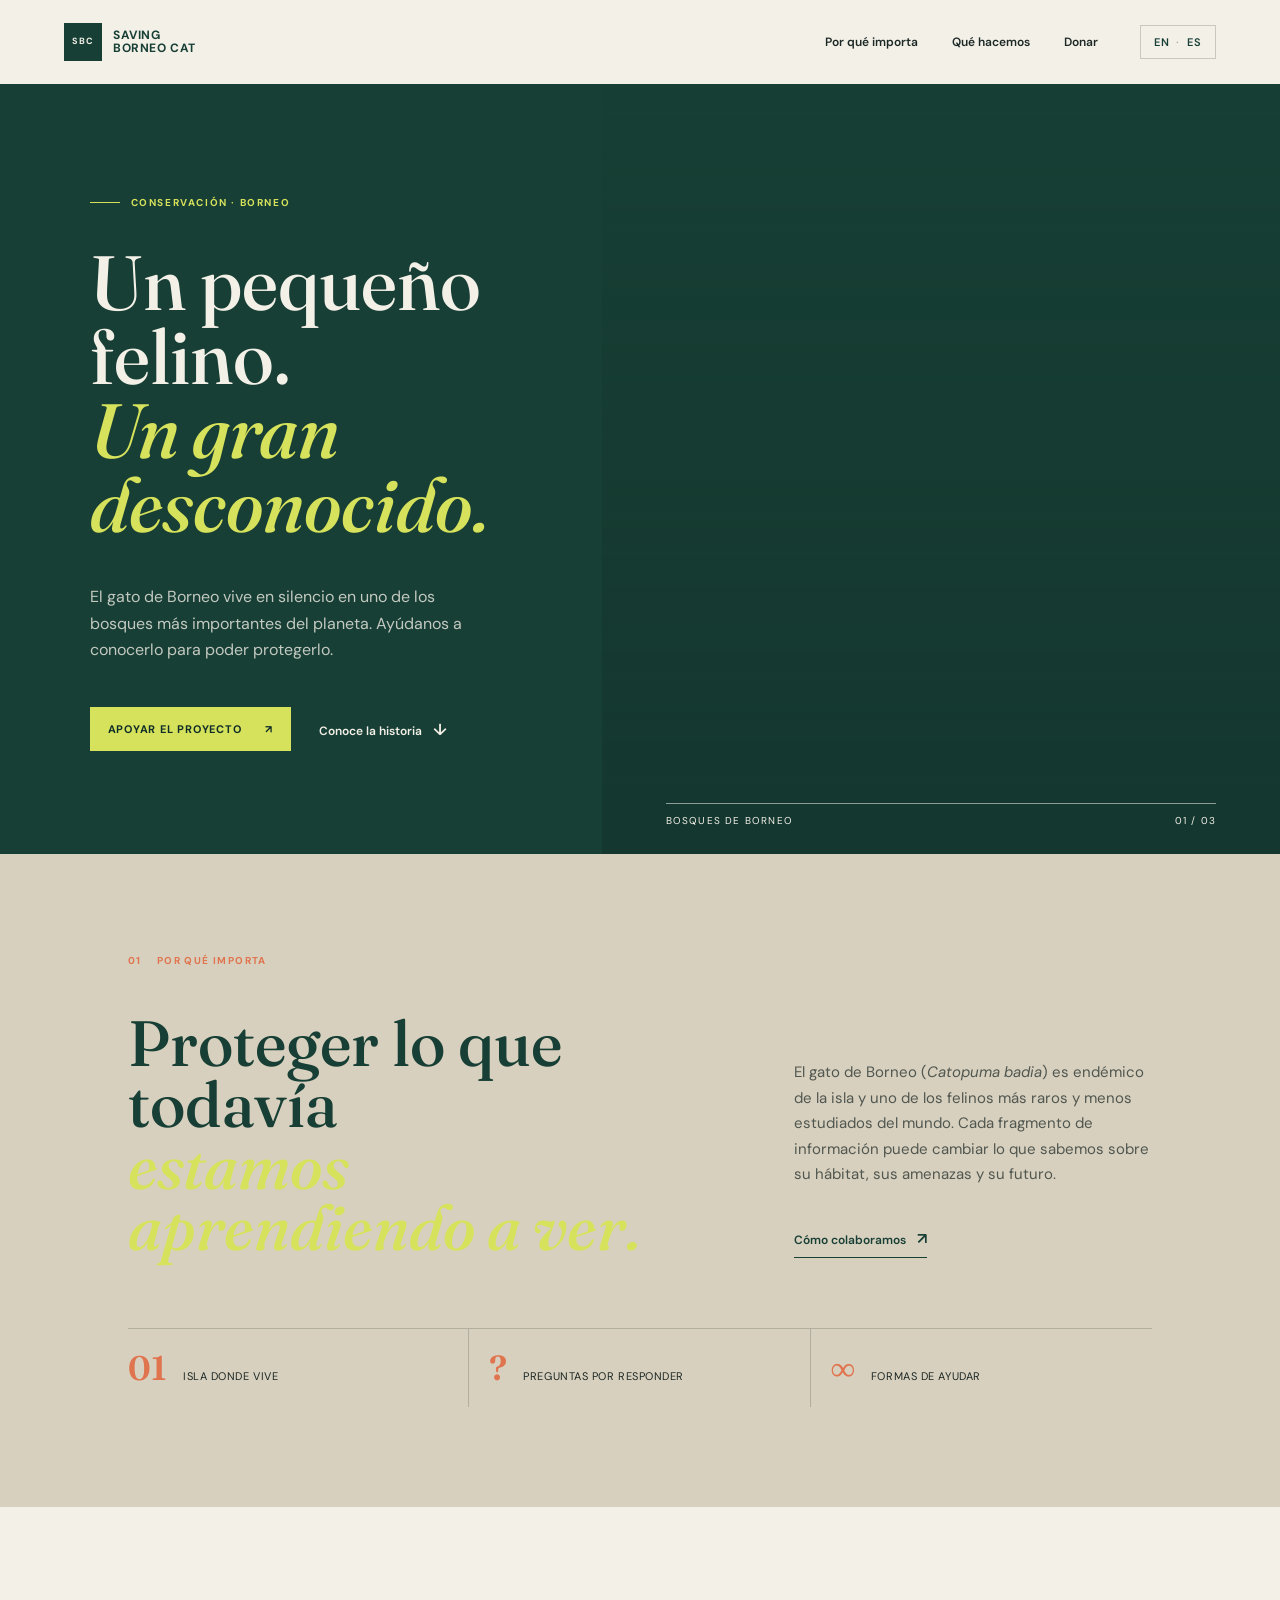
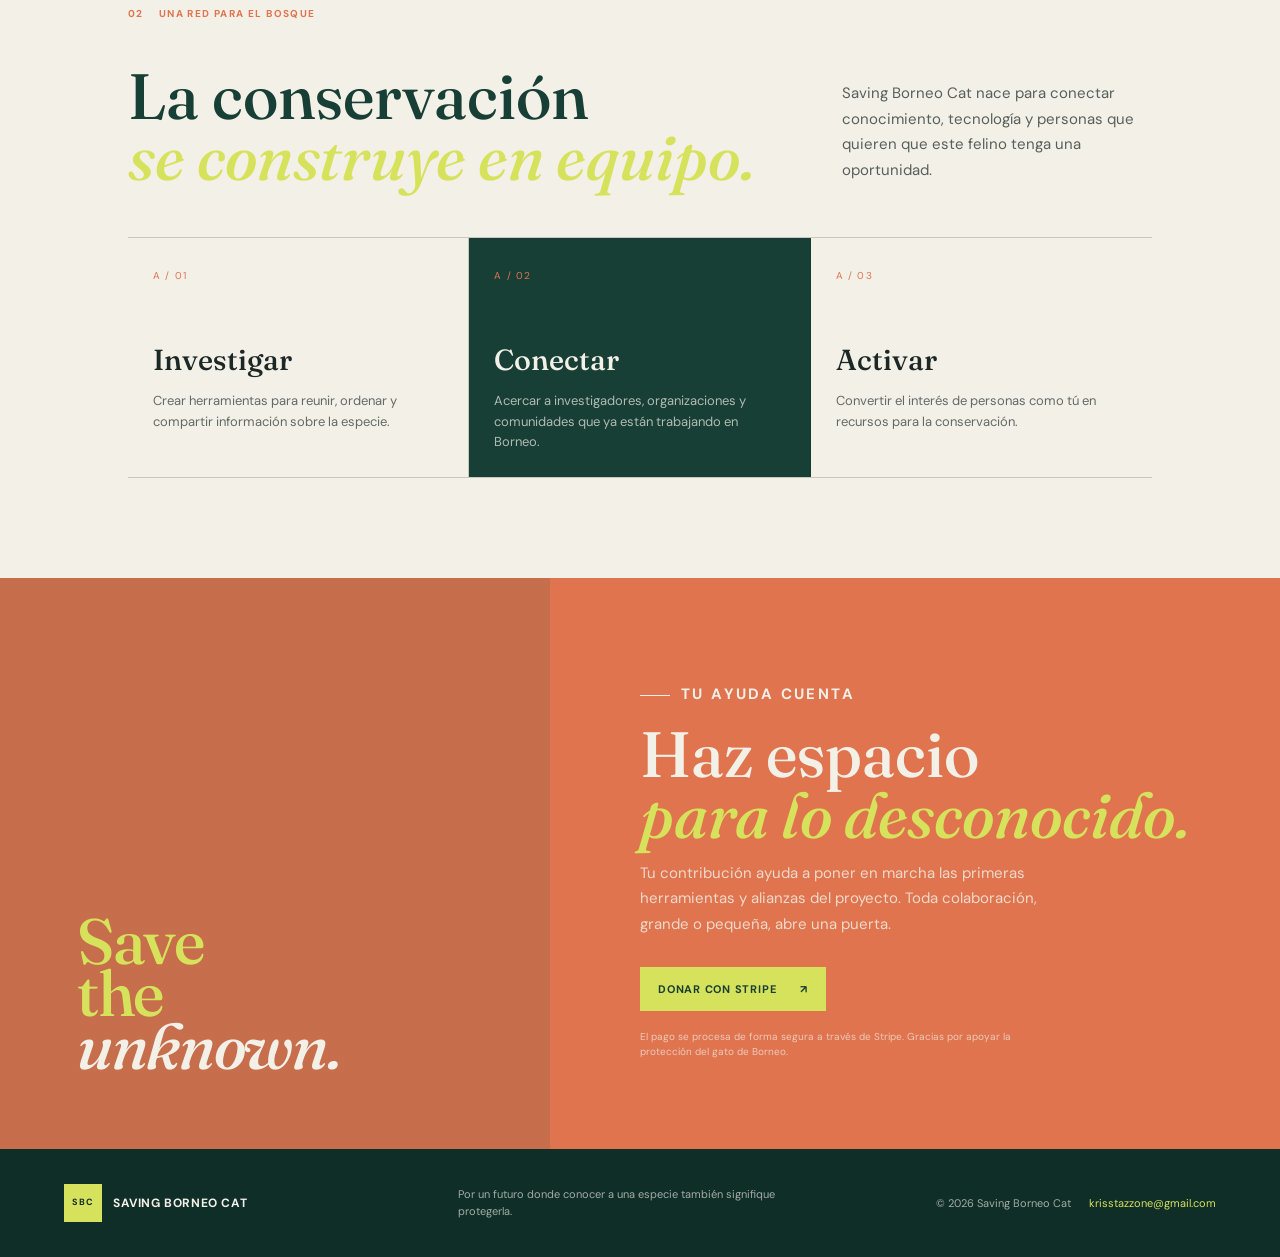
==== index.html @ 8ef82d87 "commit" ====
<!doctype html>
<html lang="es">
  <head>
    <meta charset="utf-8" />
    <meta name="viewport" content="width=device-width, initial-scale=1" />
    <title>Saving Borneo Cat | Protejamos al gato de Borneo</title>
    <meta name="description" content="Saving Borneo Cat impulsa herramientas y colaboraciones para conocer y proteger al gato de Borneo, uno de los felinos menos estudiados del mundo." />
    <meta name="theme-color" content="#173f35" />
    <meta property="og:title" content="Saving Borneo Cat | Protejamos al gato de Borneo" />
    <meta property="og:description" content="Ayuda a convertir la curiosidad por el gato de Borneo en investigación, colaboración y protección real." />
    <meta property="og:type" content="website" />
    <meta property="og:image" content="https://images.unsplash.com/photo-1511497584788-876760111969?auto=format&fit=crop&w=1600&q=85" />
    <meta name="twitter:card" content="summary_large_image" />
    <link rel="preconnect" href="https://fonts.googleapis.com" />
    <link rel="preconnect" href="https://fonts.gstatic.com" crossorigin />
    <link href="https://fonts.googleapis.com/css2?family=DM+Sans:wght@400;500;600;700&family=Fraunces:opsz,wght@9..144,500;9..144,600&display=swap" rel="stylesheet" />
    <link rel="stylesheet" href="styles.css" />
  </head>
  <body>
    <header class="site-header">
      <a class="brand" href="#top" aria-label="Saving Borneo Cat, inicio">
        <span class="brand-mark" aria-hidden="true">SBC</span>
        <span>Saving<br />Borneo Cat</span>
      </a>
      <nav class="main-nav" aria-label="Navegación principal">
        <a href="#why" data-i18n="navWhy">Por qué importa</a>
        <a href="#action" data-i18n="navAction">Qué hacemos</a>
        <a href="#donate" data-i18n="navDonate">Donar</a>
      </nav>
      <button class="language-switch" type="button" data-language-toggle aria-label="Cambiar idioma">EN <span>·</span> ES</button>
    </header>

    <main id="top">
      <section class="hero">
        <div class="hero-copy">
          <p class="eyebrow"><span class="eyebrow-line"></span><span data-i18n="eyebrow">Conservación · Borneo</span></p>
          <h1 data-i18n="heroTitle">Un pequeño felino.<br /><em>Un gran desconocido.</em></h1>
          <p class="hero-text" data-i18n="heroText">El gato de Borneo vive en silencio en uno de los bosques más importantes del planeta. Ayúdanos a conocerlo para poder protegerlo.</p>
          <div class="hero-actions">
            <a class="button button-primary" href="#donate" data-i18n="heroCta">Apoyar el proyecto <span aria-hidden="true">↗</span></a>
            <a class="text-link" href="#why" data-i18n="heroLink">Conoce la historia <span aria-hidden="true">↓</span></a>
          </div>
        </div>
        <div class="hero-image" role="img" aria-label="Bosque tropical de Borneo">
          <div class="image-caption"><span data-i18n="imageCaption">Bosques de Borneo</span><span>01 / 03</span></div>
        </div>
      </section>

      <section class="intro-band" id="why">
        <div class="section-label"><span>01</span><span data-i18n="sectionWhy">POR QUÉ IMPORTA</span></div>
        <div class="intro-content">
          <h2 data-i18n="whyTitle">Proteger lo que todavía<br /><em>estamos aprendiendo a ver.</em></h2>
          <div class="intro-detail">
            <p data-i18n="whyText">El gato de Borneo (<i>Catopuma badia</i>) es endémico de la isla y uno de los felinos más raros y menos estudiados del mundo. Cada fragmento de información puede cambiar lo que sabemos sobre su hábitat, sus amenazas y su futuro.</p>
            <a class="arrow-link" href="#action" data-i18n="whyCta">Cómo colaboramos <span aria-hidden="true">↗</span></a>
          </div>
        </div>
        <div class="stats" aria-label="Datos del gato de Borneo">
          <div class="stat"><strong>01</strong><span data-i18n="statOne">isla donde vive</span></div>
          <div class="stat"><strong>?</strong><span data-i18n="statTwo">preguntas por responder</span></div>
          <div class="stat"><strong>∞</strong><span data-i18n="statThree">formas de ayudar</span></div>
        </div>
      </section>

      <section class="action-section" id="action">
        <div class="section-label"><span>02</span><span data-i18n="sectionAction">UNA RED PARA EL BOSQUE</span></div>
        <div class="action-heading"><h2 data-i18n="actionTitle">La conservación<br /><em>se construye en equipo.</em></h2><p data-i18n="actionText">Saving Borneo Cat nace para conectar conocimiento, tecnología y personas que quieren que este felino tenga una oportunidad.</p></div>
        <div class="action-grid">
          <article class="action-card"><span class="card-number">A / 01</span><h3 data-i18n="cardOneTitle">Investigar</h3><p data-i18n="cardOneText">Crear herramientas para reunir, ordenar y compartir información sobre la especie.</p></article>
          <article class="action-card featured"><span class="card-number">A / 02</span><h3 data-i18n="cardTwoTitle">Conectar</h3><p data-i18n="cardTwoText">Acercar a investigadores, organizaciones y comunidades que ya están trabajando en Borneo.</p></article>
          <article class="action-card"><span class="card-number">A / 03</span><h3 data-i18n="cardThreeTitle">Activar</h3><p data-i18n="cardThreeText">Convertir el interés de personas como tú en recursos para la conservación.</p></article>
        </div>
      </section>

      <section class="donate-section" id="donate">
        <div class="donate-art" aria-hidden="true"><span>Save<br />the<br /><em>unknown.</em></span></div>
        <div class="donate-content">
          <p class="eyebrow"><span class="eyebrow-line"></span><span data-i18n="donateEyebrow">Tu ayuda cuenta</span></p>
          <h2 data-i18n="donateTitle">Haz espacio<br /><em>para lo desconocido.</em></h2>
          <p data-i18n="donateText">Tu contribución ayuda a poner en marcha las primeras herramientas y alianzas del proyecto. Toda colaboración, grande o pequeña, abre una puerta.</p>
          <a class="button button-light" href="https://buy.stripe.com/test_6oU9ASbbwb7fbrn0H3ds400" target="_blank" rel="noopener noreferrer" data-i18n="donateButton">Donar con Stripe <span aria-hidden="true">↗</span></a>
          <small data-i18n="donateNote">El pago se procesa de forma segura a través de Stripe. Gracias por apoyar la protección del gato de Borneo.</small>
        </div>
      </section>
    </main>

    <footer class="site-footer">
      <div class="footer-brand"><span class="brand-mark" aria-hidden="true">SBC</span><span>Saving Borneo Cat</span></div>
      <p data-i18n="footerText">Por un futuro donde conocer a una especie también signifique protegerla.</p>
      <div class="footer-meta"><span>© 2026 Saving Borneo Cat</span><a href="mailto:krisstazzone@gmail.com">krisstazzone@gmail.com</a></div>
    </footer>
    <script src="script.js"></script>
  </body>
</html>
---- styles.css ----
:root {
  --forest: #173f35;
  --deep: #102e28;
  --ink: #1c2825;
  --paper: #f3f0e8;
  --warm: #d8d0be;
  --lime: #d7e25c;
  --orange: #df744e;
  --line: rgba(28, 40, 37, .2);
  --sans: "DM Sans", sans-serif;
  --display: "Fraunces", serif;
}

* { box-sizing: border-box; }
html { scroll-behavior: smooth; }
body { margin: 0; color: var(--ink); background: var(--paper); font-family: var(--sans); }
a { color: inherit; text-decoration: none; }
.site-header { height: 84px; display: flex; align-items: center; justify-content: space-between; padding: 0 5vw; background: var(--paper); }
.brand, .footer-brand { display: flex; align-items: center; gap: 11px; color: var(--forest); font-size: 12px; font-weight: 700; letter-spacing: .05em; line-height: 1.05; text-transform: uppercase; }
.brand-mark { display: grid; place-items: center; width: 38px; height: 38px; color: var(--paper); background: var(--forest); font-size: 9px; letter-spacing: .08em; }
.main-nav { display: flex; gap: 34px; margin-left: auto; margin-right: 42px; font-size: 12px; font-weight: 600; }
.main-nav a:hover, .text-link:hover, .arrow-link:hover { color: var(--orange); }
.language-switch { border: 1px solid var(--line); background: transparent; padding: 9px 13px; color: var(--forest); cursor: pointer; font: 600 11px var(--sans); letter-spacing: .08em; }
.language-switch span { opacity: .35; padding: 0 3px; }
.hero { display: grid; grid-template-columns: 47% 53%; min-height: 650px; background: var(--forest); color: var(--paper); }
.hero-copy { display: flex; flex-direction: column; justify-content: center; padding: 8vw 7vw; }
.eyebrow { align-items: center; display: flex; gap: 11px; color: var(--lime); font-size: 10px; font-weight: 700; letter-spacing: .16em; text-transform: uppercase; }
.eyebrow-line { display: inline-block; width: 30px; border-top: 1px solid currentColor; }
h1, h2 { margin: 0; font-family: var(--display); font-weight: 500; letter-spacing: 0; line-height: .96; }
h1 { max-width: 600px; font-size: clamp(48px, 6vw, 86px); margin: 27px 0; }
h1 em, h2 em { color: var(--lime); font-style: italic; }
.hero-text { max-width: 390px; color: rgba(243,240,232,.78); font-size: 16px; line-height: 1.65; }
.hero-actions { display: flex; align-items: center; gap: 28px; margin-top: 28px; }
.button { display: inline-flex; align-items: center; gap: 24px; padding: 15px 18px; font-size: 11px; font-weight: 700; letter-spacing: .07em; text-transform: uppercase; transition: transform .2s, background .2s; }
.button:hover { transform: translateY(-2px); }
.button-primary { color: var(--deep); background: var(--lime); }
.text-link, .arrow-link { font-size: 12px; font-weight: 600; }
.text-link span, .arrow-link span { padding-left: 8px; font-size: 16px; }
.hero-image { position: relative; min-height: 500px; background: linear-gradient(180deg, rgba(16,46,40,.04), rgba(16,46,40,.45)), url("https://images.unsplash.com/photo-1511497584788-876760111969?auto=format&fit=crop&w=1600&q=85") center/cover; }
.image-caption { position: absolute; right: 5vw; bottom: 27px; left: 5vw; display: flex; justify-content: space-between; border-top: 1px solid rgba(243,240,232,.55); padding-top: 10px; color: var(--paper); font-size: 10px; letter-spacing: .12em; text-transform: uppercase; }
.intro-band, .action-section { padding: 100px 10vw; }
.intro-band { background: var(--warm); }
.section-label { display: flex; gap: 15px; color: var(--orange); font-size: 10px; font-weight: 700; letter-spacing: .14em; }
.intro-content { display: grid; grid-template-columns: 1.2fr .8fr; gap: 10vw; margin: 45px 0 70px; }
h2 { font-size: clamp(38px, 5vw, 68px); color: var(--forest); }
.intro-detail { align-self: end; max-width: 400px; }
.intro-detail p, .action-heading p, .donate-content > p { color: rgba(28,40,37,.72); font-size: 15px; line-height: 1.7; }
.arrow-link { display: inline-block; margin-top: 25px; color: var(--forest); border-bottom: 1px solid var(--forest); padding-bottom: 8px; }
.stats { display: grid; grid-template-columns: repeat(3, 1fr); border-top: 1px solid var(--line); }
.stat { display: flex; align-items: baseline; gap: 16px; padding: 18px 0; border-right: 1px solid var(--line); }
.stat:not(:first-child) { padding-left: 20px; }
.stat:last-child { border-right: 0; }
.stat strong { color: var(--orange); font: 600 34px var(--display); }
.stat span { font-size: 11px; letter-spacing: .05em; text-transform: uppercase; }
.action-section { background: var(--paper); }
.action-heading { display: flex; align-items: end; justify-content: space-between; gap: 50px; margin: 45px 0 50px; }
.action-heading p { max-width: 310px; margin: 0 0 4px; }
.action-grid { display: grid; grid-template-columns: repeat(3, 1fr); border-top: 1px solid var(--line); border-bottom: 1px solid var(--line); }
.action-card { min-height: 235px; padding: 25px; border-right: 1px solid var(--line); }
.action-card:last-child { border: 0; }
.action-card.featured { background: var(--forest); color: var(--paper); }
.card-number { color: var(--orange); font-size: 10px; letter-spacing: .12em; }
.action-card h3 { margin: 58px 0 14px; font: 500 29px var(--display); }
.action-card p { max-width: 270px; margin: 0; color: rgba(28,40,37,.67); font-size: 13px; line-height: 1.55; }
.featured p { color: rgba(243,240,232,.7); }
.donate-section { display: grid; grid-template-columns: 43% 57%; min-height: 570px; background: var(--orange); }
.donate-art { display: flex; align-items: end; padding: 6vw; color: var(--lime); background: linear-gradient(rgba(23,63,53,.12), rgba(23,63,53,.12)), url("https://images.unsplash.com/photo-1549366021-9f761d450615?auto=format&fit=crop&w=1100&q=85") center/cover; }
.donate-art span { font: 500 clamp(42px, 5vw, 76px)/.82 var(--display); letter-spacing: -.02em; }
.donate-art em { color: var(--paper); }
.donate-content { display: flex; flex-direction: column; justify-content: center; padding: 7vw; }
.donate-content .eyebrow { color: var(--paper); }
.donate-content h2 { color: var(--paper); }
.donate-content h2 em { color: var(--lime); }
.donate-content > p { max-width: 410px; color: rgba(243,240,232,.82); }
.button-light { align-self: flex-start; margin-top: 15px; color: var(--forest); background: var(--lime); }
.donate-content small { display: block; max-width: 390px; margin-top: 18px; color: rgba(243,240,232,.7); font-size: 10px; line-height: 1.5; }
.site-footer { display: grid; grid-template-columns: 1fr 1fr 1fr; align-items: center; gap: 30px; padding: 35px 5vw; color: var(--paper); background: var(--deep); }
.footer-brand { color: var(--paper); }
.footer-brand .brand-mark { color: var(--deep); background: var(--lime); }
.site-footer p, .footer-meta { margin: 0; color: rgba(243,240,232,.65); font-size: 11px; line-height: 1.5; }
.footer-meta { display: flex; justify-content: end; gap: 18px; }
.footer-meta a { color: var(--lime); }

@media (max-width: 760px) {
  .site-header { height: 72px; padding: 0 22px; }
  .main-nav { display: none; }
  .language-switch { margin-left: auto; }
  .hero { display: flex; flex-direction: column; }
  .hero-copy { min-height: 550px; padding: 60px 26px; }
  .hero-image { min-height: 300px; }
  .intro-band, .action-section { padding: 70px 26px; }
  .intro-content, .action-heading { display: block; margin: 35px 0 45px; }
  .intro-detail { margin-top: 34px; }
  .stats { grid-template-columns: 1fr; }
  .stat, .stat:not(:first-child) { padding: 15px 0; border-right: 0; border-bottom: 1px solid var(--line); }
  .stat:last-child { border-bottom: 0; }
  .action-heading p { margin-top: 28px; }
  .action-grid { grid-template-columns: 1fr; }
  .action-card { min-height: 190px; border-right: 0; border-bottom: 1px solid var(--line); }
  .action-card h3 { margin-top: 35px; }
  .donate-section { grid-template-columns: 1fr; }
  .donate-art { min-height: 300px; }
  .donate-content { padding: 60px 26px; }
  .site-footer { grid-template-columns: 1fr; padding: 35px 26px; }
  .footer-meta { justify-content: start; flex-wrap: wrap; }
}
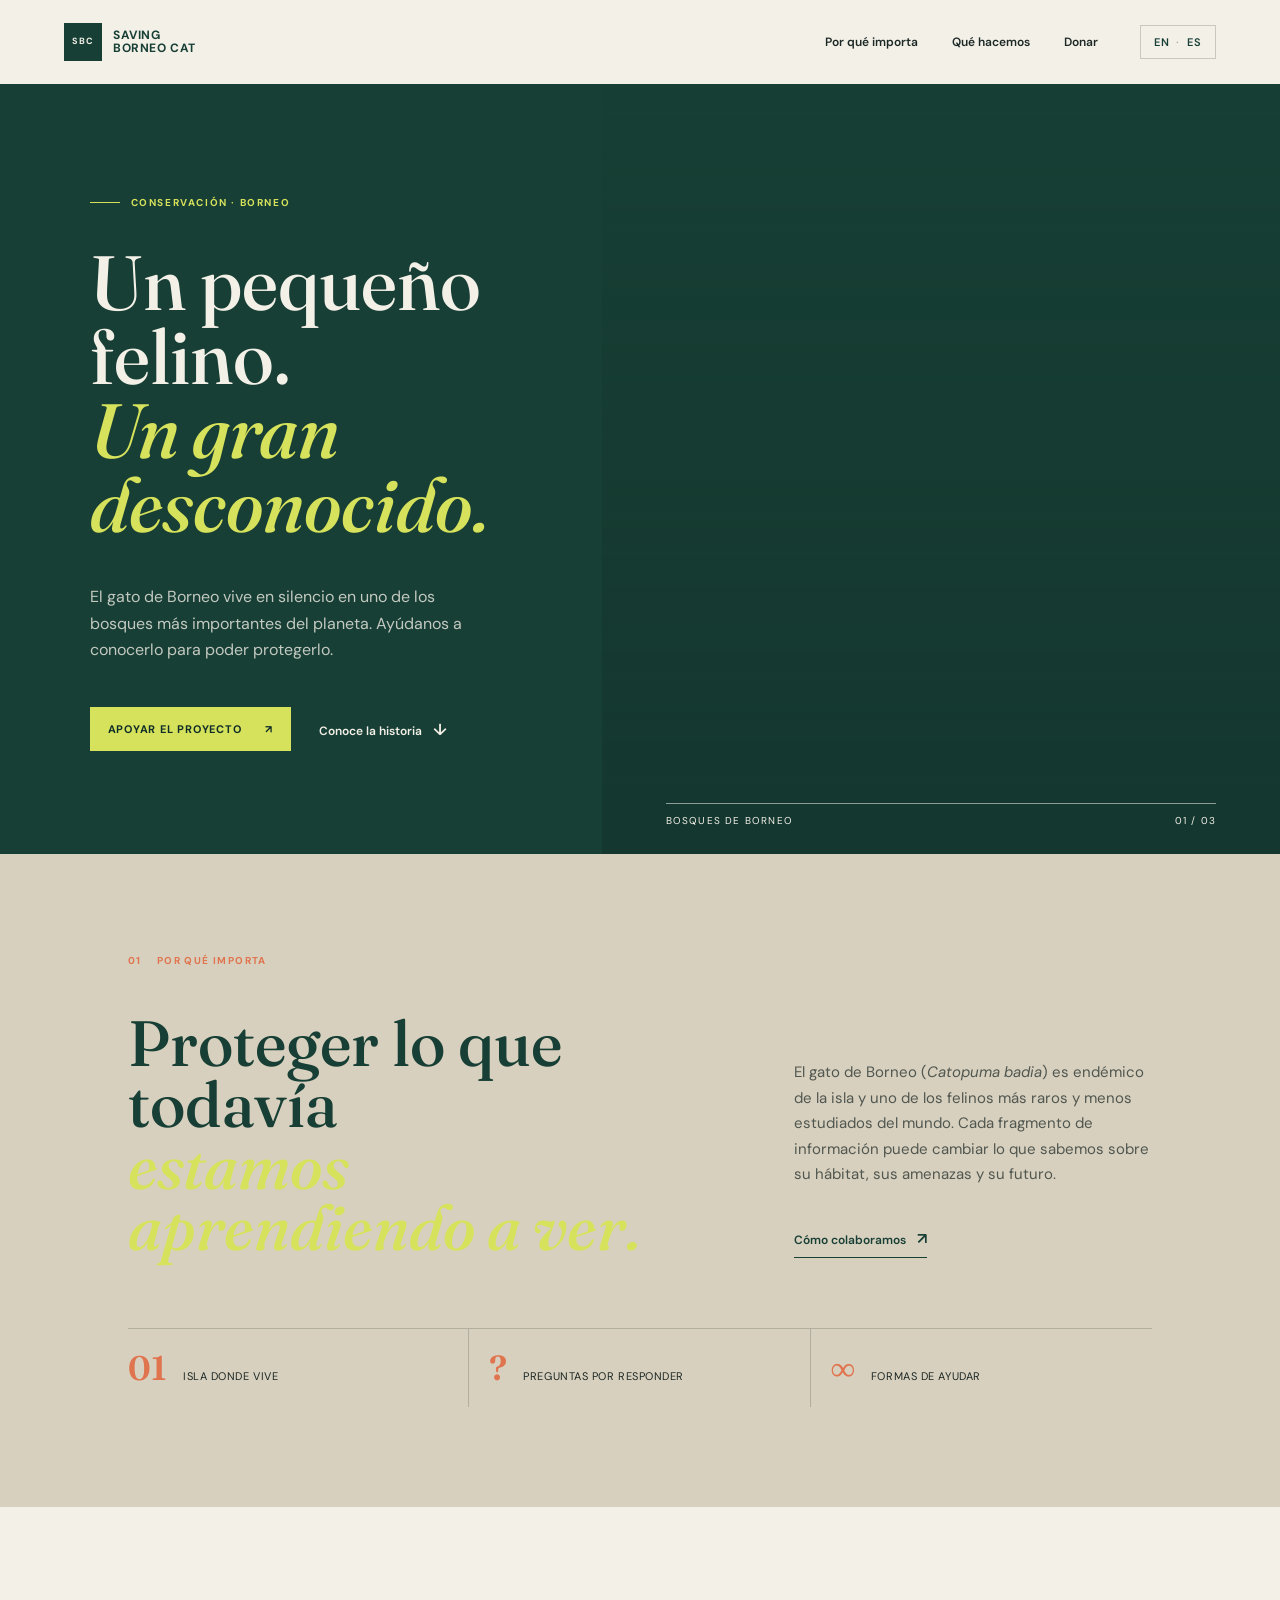
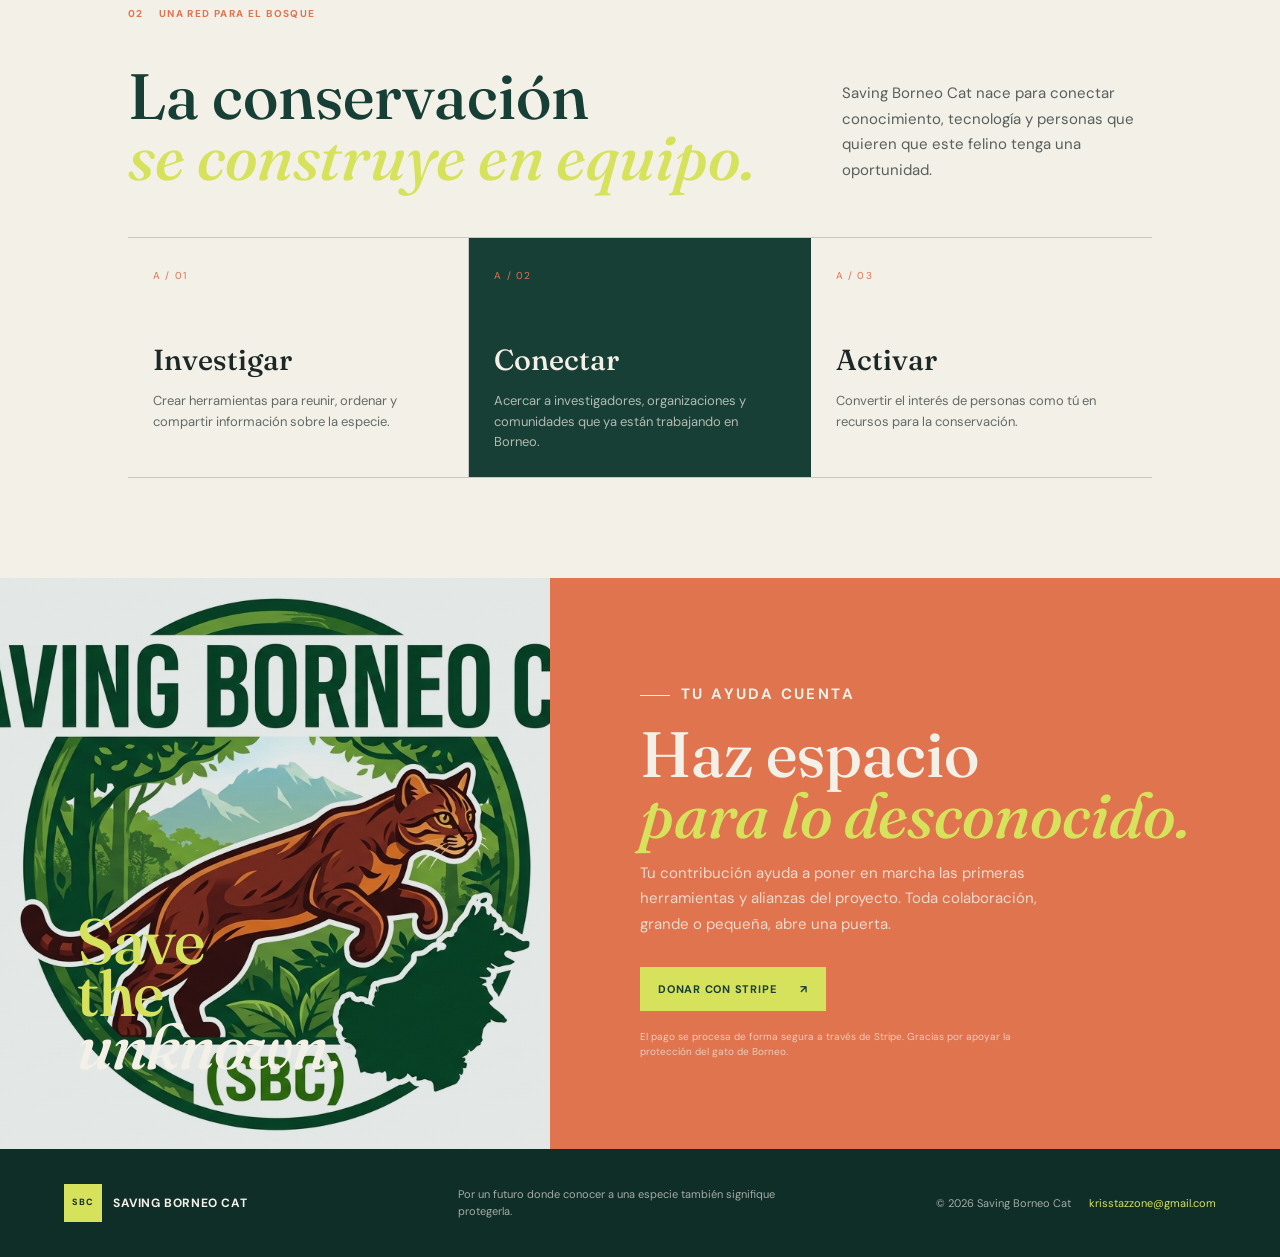
==== commit 8711a824: "commit 3" ====
--- a/index.html
+++ b/index.html
@@ -5,10 +5,12 @@
     <meta name="viewport" content="width=device-width, initial-scale=1" />
     <title>Saving Borneo Cat | Protejamos al gato de Borneo</title>
     <meta name="description" content="Saving Borneo Cat impulsa herramientas y colaboraciones para conocer y proteger al gato de Borneo, uno de los felinos menos estudiados del mundo." />
+    <link rel="canonical" href="https://thegreycatresearch.github.io/Saving-Borneo-Cat/" />
     <meta name="theme-color" content="#173f35" />
     <meta property="og:title" content="Saving Borneo Cat | Protejamos al gato de Borneo" />
     <meta property="og:description" content="Ayuda a convertir la curiosidad por el gato de Borneo en investigación, colaboración y protección real." />
     <meta property="og:type" content="website" />
+    <meta property="og:url" content="https://thegreycatresearch.github.io/Saving-Borneo-Cat/" />
     <meta property="og:image" content="https://images.unsplash.com/photo-1511497584788-876760111969?auto=format&fit=crop&w=1600&q=85" />
     <meta name="twitter:card" content="summary_large_image" />
     <link rel="preconnect" href="https://fonts.googleapis.com" />
--- a/styles.css
+++ b/styles.css
@@ -64,7 +64,7 @@
 .action-card p { max-width: 270px; margin: 0; color: rgba(28,40,37,.67); font-size: 13px; line-height: 1.55; }
 .featured p { color: rgba(243,240,232,.7); }
 .donate-section { display: grid; grid-template-columns: 43% 57%; min-height: 570px; background: var(--orange); }
-.donate-art { display: flex; align-items: end; padding: 6vw; color: var(--lime); background: linear-gradient(rgba(23,63,53,.12), rgba(23,63,53,.12)), url("https://images.unsplash.com/photo-1549366021-9f761d450615?auto=format&fit=crop&w=1100&q=85") center/cover; }
+.donate-art { display: flex; align-items: end; padding: 6vw; color: var(--lime); background: linear-gradient(rgba(23,63,53,.12), rgba(23,63,53,.12)), url("Gemini_Generated_Image_z9hvnzz9hvnzz9hv.jpg") center/cover; }
 .donate-art span { font: 500 clamp(42px, 5vw, 76px)/.82 var(--display); letter-spacing: -.02em; }
 .donate-art em { color: var(--paper); }
 .donate-content { display: flex; flex-direction: column; justify-content: center; padding: 7vw; }
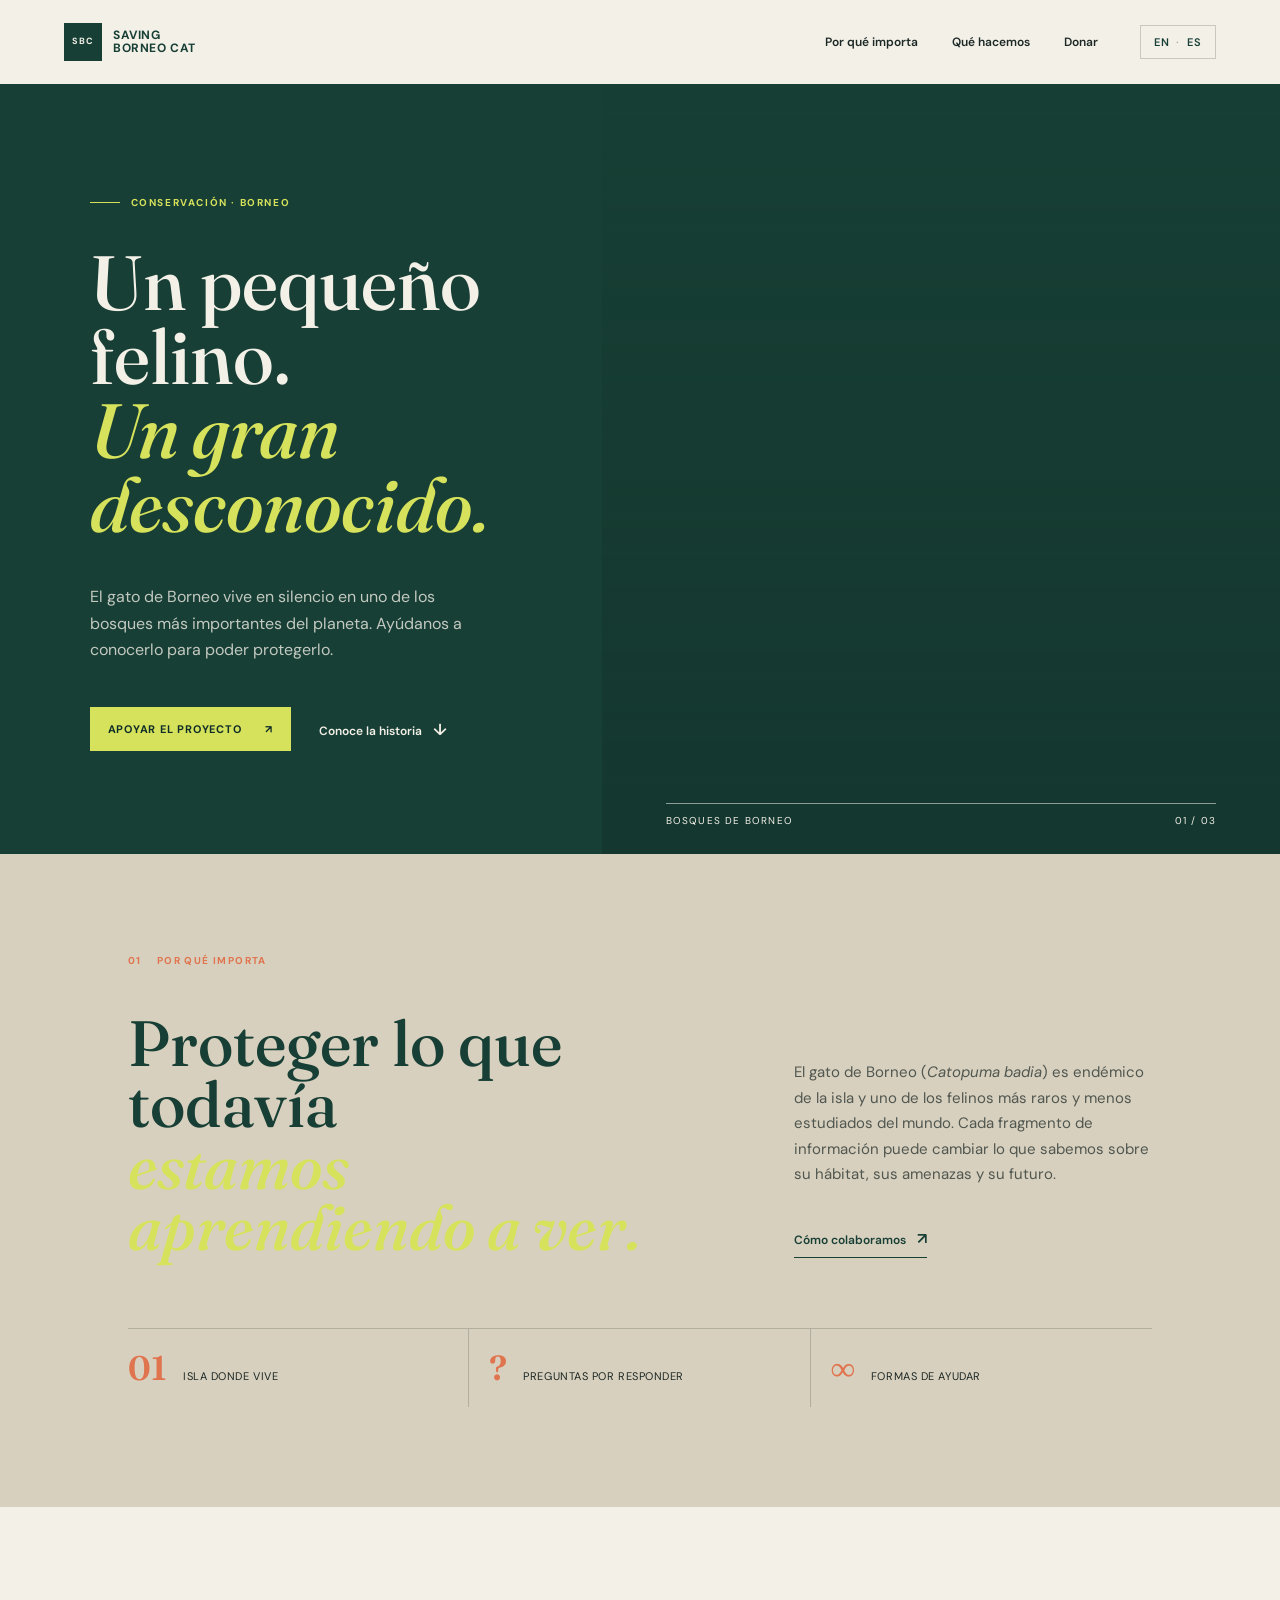
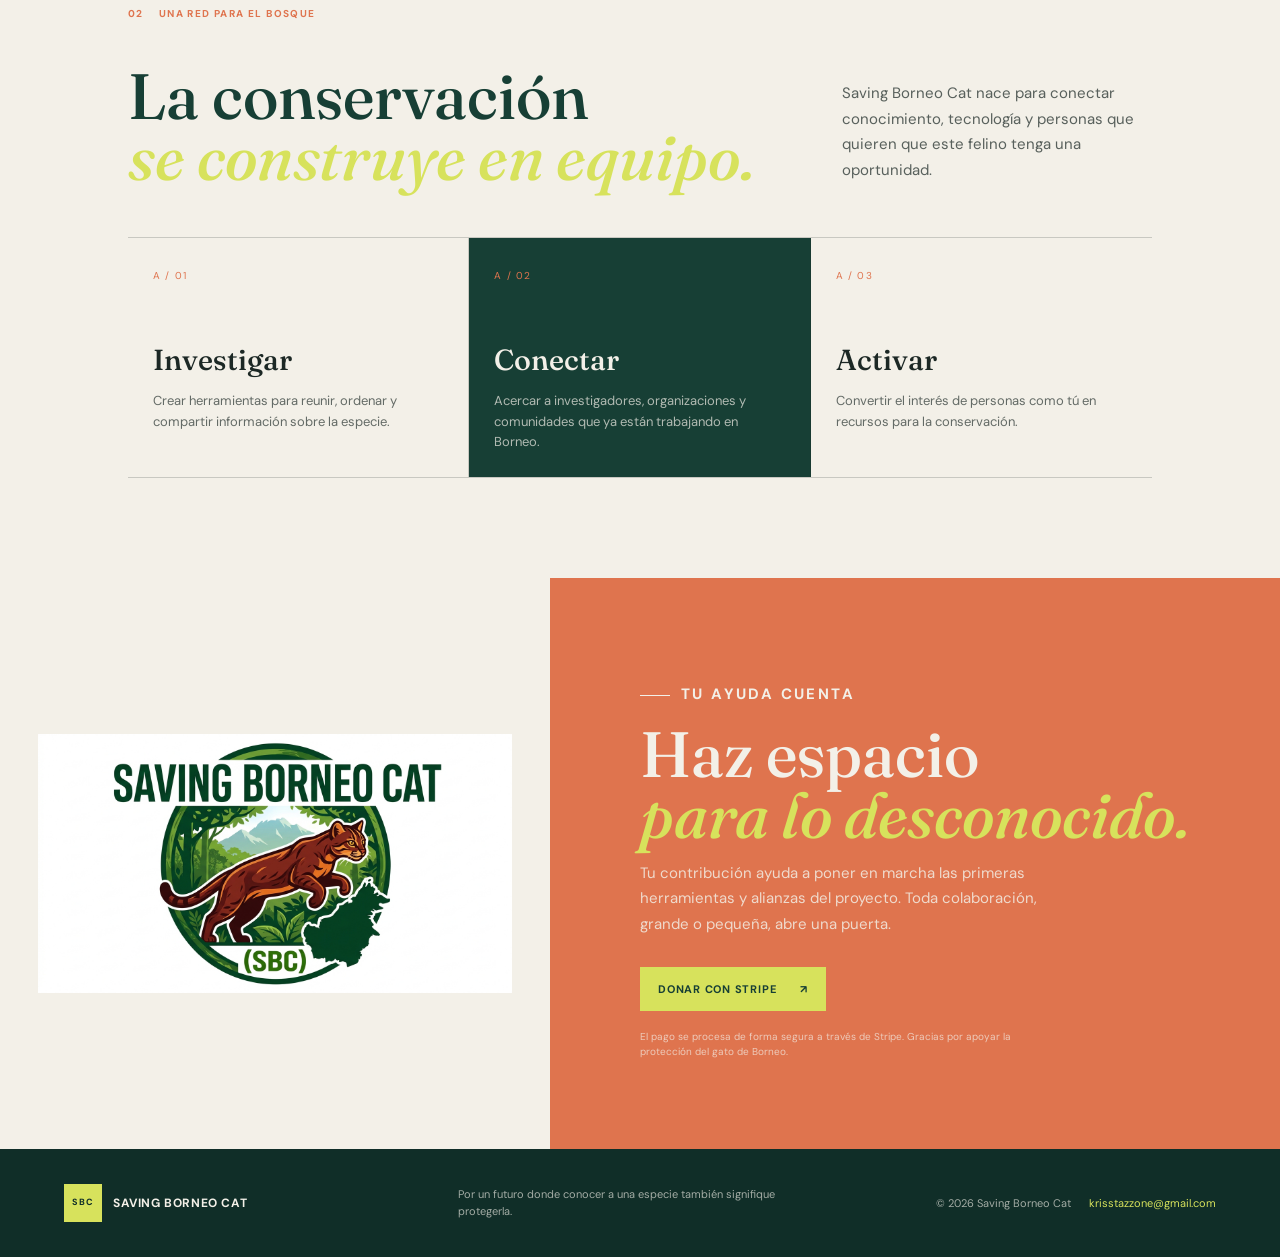
==== commit aa89e277: "commit 4" ====
--- a/index.html
+++ b/index.html
@@ -75,7 +75,7 @@
       </section>
 
       <section class="donate-section" id="donate">
-        <div class="donate-art" aria-hidden="true"><span>Save<br />the<br /><em>unknown.</em></span></div>
+        <div class="donate-art"><img src="Gemini_Generated_Image_z9hvnzz9hvnzz9hv.jpg" alt="Saving Borneo Cat" /></div>
         <div class="donate-content">
           <p class="eyebrow"><span class="eyebrow-line"></span><span data-i18n="donateEyebrow">Tu ayuda cuenta</span></p>
           <h2 data-i18n="donateTitle">Haz espacio<br /><em>para lo desconocido.</em></h2>
--- a/styles.css
+++ b/styles.css
@@ -64,9 +64,8 @@
 .action-card p { max-width: 270px; margin: 0; color: rgba(28,40,37,.67); font-size: 13px; line-height: 1.55; }
 .featured p { color: rgba(243,240,232,.7); }
 .donate-section { display: grid; grid-template-columns: 43% 57%; min-height: 570px; background: var(--orange); }
-.donate-art { display: flex; align-items: end; padding: 6vw; color: var(--lime); background: linear-gradient(rgba(23,63,53,.12), rgba(23,63,53,.12)), url("Gemini_Generated_Image_z9hvnzz9hvnzz9hv.jpg") center/cover; }
-.donate-art span { font: 500 clamp(42px, 5vw, 76px)/.82 var(--display); letter-spacing: -.02em; }
-.donate-art em { color: var(--paper); }
+.donate-art { display: flex; align-items: center; justify-content: center; padding: 3vw; background: var(--paper); }
+.donate-art img { display: block; width: 100%; height: 100%; max-height: 470px; object-fit: contain; }
 .donate-content { display: flex; flex-direction: column; justify-content: center; padding: 7vw; }
 .donate-content .eyebrow { color: var(--paper); }
 .donate-content h2 { color: var(--paper); }
